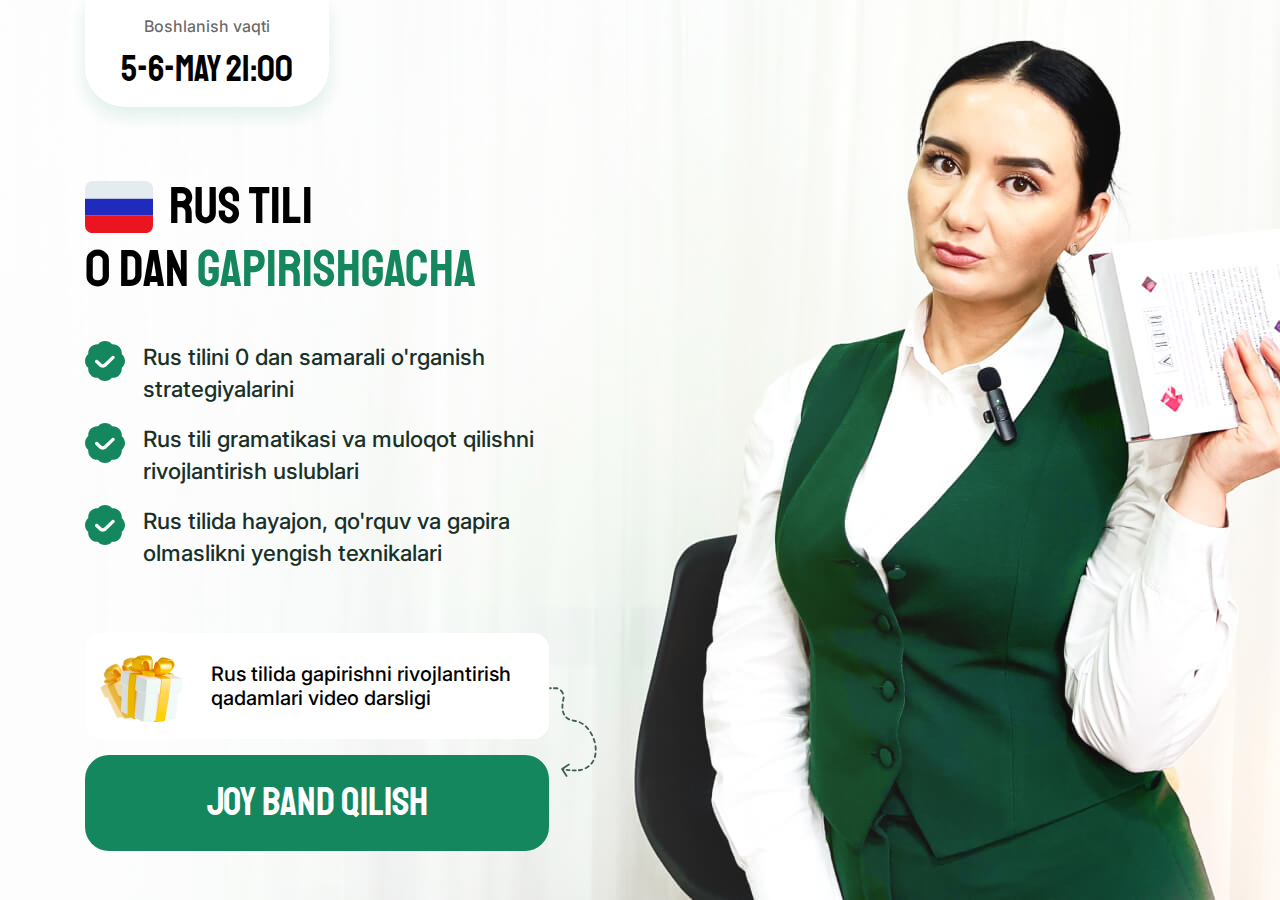
==== public/index.html @ df825705 "commit" ====
<!doctype html>
<html lang="en">
<head>
    <meta charset="UTF-8">
    <meta name="viewport"
          content="width=device-width, user-scalable=no, initial-scale=1.0, maximum-scale=1.0, minimum-scale=1.0">
    <meta http-equiv="X-UA-Compatible" content="ie=edge">
    <title>Vebinar - Zarina Ismoilovna</title>
    <link rel="preconnect" href="https://fonts.googleapis.com">
    <link rel="preconnect" href="https://fonts.gstatic.com" crossorigin>
    <link href="https://fonts.googleapis.com/css2?family=Inter:wght@100..900&family=Staatliches&display=swap" rel="stylesheet">
    <link rel="stylesheet" href="css/normalize.css">
    <link rel="stylesheet" href="css/styles.css">
</head>
<body>

<div class="webinar">
    <div class="webinar-header">
        <div class="container">
            <div class="header-wrapper">
                <div class="webinar-date">
                    <div class="webinar-date-title">Boshlanish vaqti</div>
                    <div class="webinar-date-date">
                        5-6-may 21:00
                    </div>
                </div>
            </div>
        </div>
    </div>

    <div class="webinar-main">
        <div class="container">
            <div class="webinar-main-content">

                <div class="webinar-main-info">
                    <h2 class="webinar-main-title">
                        <span class="webinar-main-title-top">
                            <svg viewBox="0 0 73 56" fill="none" xmlns="http://www.w3.org/2000/svg">
                                <g clip-path="url(#clip0_119_64)">
                                    <path d="M74 0H0V19H74V0Z" fill="#E4ECEF"/>
                                    <path d="M74 37H0V56H74V37Z" fill="#EA1521"/>
                                    <path d="M74 19H0V37H74V19Z" fill="#202BBD"/>
                                </g>
                                <defs>
                                    <clipPath id="clip0_119_64">
                                        <rect width="73" height="56" rx="8" fill="white"/>
                                    </clipPath>
                                </defs>
                            </svg>

                            <span>RUS TILI</span>
                        </span>

                        <span class="webinar-main-title-bottom">0 DAN <strong>GAPIRISHGACHA</strong></span>
                    </h2>

                    <div class="desktop-elements">
                        <ul class="webinar-main-ul">
                            <li class="webinar-main-li">
                                <div class="webinar-main-disc">
                                    <img src="img/check.svg" alt="check icon">
                                </div>

                                <p class="webinar-main-text">Rus tilini 0 dan samarali o'rganish strategiyalarini</p>
                            </li>
                            <li class="webinar-main-li">
                                <div class="webinar-main-disc">
                                    <img src="img/check.svg" alt="check icon">
                                </div>

                                <p class="webinar-main-text">Rus tili gramatikasi va muloqot qilishni rivojlantirish uslublari</p>
                            </li>
                            <li class="webinar-main-li">
                                <div class="webinar-main-disc">
                                    <img src="img/check.svg" alt="check icon">
                                </div>

                                <p class="webinar-main-text">Rus tilida hayajon, qo'rquv va gapira olmaslikni yengish texnikalari</p>
                            </li>
                        </ul>

                        <div class="webinar-main-bottom">
                            <div class="webinar-main-gift">
                                <img src="img/gift.png" alt="Gift svg">
                                <span>Rus tilida gapirishni rivojlantirish qadamlari video darsligi</span>
                            </div>

                            <button class="webinar-main-button">JOY BAND QILISH</button>

                            <img class="webinar-main-bottom-direction" src="img/direction.svg" alt="">
                        </div>
                    </div>
                </div>
            </div>
        </div>

        <div class="mobile-mentor">
            <img class="mobile-mentor-img" src="img/mentor@1x.jpg" srcset="img/mentor@1x.jpg 1x, img/mentor@2x.jpg 2x" alt="Mentor image">

            <div class="mobile-mentor-inner">
                <div class="webinar-main-bottom">
                    <div class="webinar-main-gift">
                        <img src="img/gift.png" alt="Gift svg">
                        <span>Rus tilida gapirishni rivojlantirish qadamlari video darsligi</span>
                    </div>

                    <button class="webinar-main-button">JOY BAND QILISH</button>

                    <img class="webinar-main-bottom-direction" src="img/direction.svg" alt="">
                </div>
                <ul class="webinar-main-ul">
                    <li class="webinar-main-li">
                        <div class="webinar-main-disc">
                            <img src="img/check.svg" alt="check icon">
                        </div>

                        <p class="webinar-main-text">Rus tilini 0 dan samarali o'rganish strategiyalarini</p>
                    </li>
                    <li class="webinar-main-li">
                        <div class="webinar-main-disc">
                            <img src="img/check.svg" alt="check icon">
                        </div>

                        <p class="webinar-main-text">Rus tili gramatikasi va muloqot qilishni rivojlantirish uslublari</p>
                    </li>
                    <li class="webinar-main-li">
                        <div class="webinar-main-disc">
                            <img src="img/check.svg" alt="check icon">
                        </div>

                        <p class="webinar-main-text">Rus tilida qisqa vaqtda so'z yodlamasdan natijaga chiqish uslublari</p>
                    </li>
                </ul>
            </div>

        </div>
    </div>
</div>

<div class="modal-backdrop" data-modal-close>
    <form class="modal-content form">
        <h2 class="form-heading">Ro'yxatdan <span>o'tish</span></h2>

        <div class="form-alert"></div>

        <label class="form-label">
            <span>Ism (majburiy)</span>
            <input id="name" type="text" placeholder="Ismingizni kiriting" name="name">
        </label>

        <label class="form-label">
            <span>Telefon raqami (majburiy)</span>
            <input id="phone" type="tel" value="+998" name="phone">
        </label>

        <button class="form-button" type="submit">
            Ro'yxatdan o'tish
        </button>

        <img data-modal-close class="form-close" src="img/x.svg" alt="close icon">
    </form>
</div>

<script defer src="js/script.js"></script>
<script defer src="js/mask.js"></script>

<!-- Meta Pixel Code -->
<script>
    !function(f,b,e,v,n,t,s)
    {if(f.fbq)return;n=f.fbq=function(){n.callMethod?
       n.callMethod.apply(n,arguments):n.queue.push(arguments)};
        if(!f._fbq)f._fbq=n;n.push=n;n.loaded=!0;n.version='2.0';
        n.queue=[];t=b.createElement(e);t.async=!0;
        t.src=v;s=b.getElementsByTagName(e)[0];
        s.parentNode.insertBefore(t,s)}(window, document,'script',
       'https://connect.facebook.net/en_US/fbevents.js');
    fbq('init', '1091195675362491');
    fbq('track', 'PageView');
</script>
<noscript><img height="1" width="1" style="display:none"
               src="https://www.facebook.com/tr?id=1091195675362491&ev=PageView&noscript=1"
/></noscript>
<!-- End Meta Pixel Code -->

</body>
</html>
---- public/css/styles.css ----
html {
    box-sizing: border-box;
    font-size: 16px;
    line-height: 1.2;
}

html * {
    -webkit-font-smoothing: antialiased;
    -moz-osx-font-smoothing: grayscale;
}

*, *::after, *::before {
    box-sizing: inherit;
}

img {
    display: block;
    max-width: 100%;
}

h1, h2, p {
    margin: 0;
}

button, button:focus, input, input:focus {
    display: block;
    width: 100%;
    outline: none;
    border: none;
    cursor: pointer;
}

button:hover,
button:focus {
    opacity: 0.9;
    outline: 0;
}

body {
    background-image: url("../img/bg@1x.jpg");
    background-repeat: no-repeat;
    background-position: center;
    background-size: cover;
    background-attachment: fixed;
}

@media only screen and (-webkit-min-device-pixel-ratio: 2), only screen and (   min--moz-device-pixel-ratio: 2), only screen and (     -o-min-device-pixel-ratio: 2/1), only screen and (        min-device-pixel-ratio: 2), only screen and (                min-resolution: 192dpi), only screen and (                min-resolution: 2dppx) {
    body {
        background-image: url("../img/bg@2x.jpg");
    }
}

.container {
    width: 100%;
    padding-right: 15px;
    padding-left: 15px;
    margin-right: auto;
    margin-left: auto;
}

.webinar {
    display: flex;
    flex-direction: column;
    height: 100vh;
    min-height: 100vh;
}

.header-wrapper {
    display: flex;
    align-items: center;
    flex-wrap: wrap;
}

.webinar-date {
    display: flex;
    flex-direction: column;
    align-items: center;
    gap: 0.75rem;
    width: max-content;
    padding: 1rem 2.25rem;
    border-radius: 0 0 2.5rem 2.5rem;
    background: #FFFFFF;
    box-shadow: 0 9px 18px 0 #DFEFE9;
}

.webinar-date-title {
    font-family: 'Inter', sans-serif;
    font-size: 1rem;
    font-weight: 500;
    line-height: 20px;
    color: rgba(0, 0, 0, 0.6);
}

.webinar-date-date {
    font-family: "Staatliches", sans-serif;
    font-size: 2.25rem;
    font-weight: 400;
    color: #000000;
}

.purple {
    color: #D697FD;
}

.webinar-mentor h2 {
    font-size: 1.5rem;
    font-weight: 500;
}

.webinar-mentor span {
    color: #D697FD;
}

.webinar-mentor p {
    font-size: 1.125rem;
    color: rgba(255, 255, 255, 0.6);
}

.webinar-main {
    position: relative;
    flex-grow: 1;
    padding-top: 1.5rem;
    padding-bottom: 1.5rem;
}

.webinar-main-mentor img {
    width: 60%;
    margin: 0 auto;
}

.webinar-main .container {
    height: 100%;
    display: flex;
    align-items: center;
}

.webinar-main-content {
    width: 55%;
}

.webinar-main-heading-telegram {
    font-size: 2.5rem;
}

.webinar-main-info {
    width: 32rem;
    padding-top: 1.25rem;
}

.webinar-main-info--telegram {
    width: 32rem;
    padding-top: 1rem;
}

.webinar-main-title {
    font-family: "Staatliches", sans-serif;
    font-size: 3.25rem;
    font-weight: 400;
    color: #000000;
}

.webinar-main-title-bottom strong {
    font-weight: 400;
    color: #14875E;
}

.webinar-main-title-top {
    display: flex;
    align-items: center;
    gap: 1rem;
}

.webinar-main-title-top svg {
    width: 4.25rem;
}

.webinar-main-title--telegram {
    padding-top: 1rem;
    font-size: 1.5rem;
    font-weight: 500;
}

.webinar-main-ul {
    margin: 0 0 4rem;
    padding: 2.5rem 0 0;
    list-style-type: none;
}

.webinar-main-li {
    display: flex;
    align-items: start;
    margin-bottom: 1.125rem;
}

.webinar-main-disc {
    display: grid;
    place-items: center;
    flex-shrink: 0;
    width: 2.5rem;
    height: 2.5rem;
    margin-right: 1.125rem;
    border-radius: 50%;
}

.webinar-main-disc img {
    width: 100%;
}

.webinar-main-text {
    font-family: "Inter", sans-serif;
    font-size: 1.4rem;
    font-weight: 500;
    line-height: 2rem;
    color: #183128;
}

.webinar-main-bottom {
    position: relative;
    display: flex;
    flex-direction: column;
    gap: 1rem;
    padding-right: 3rem;
}

.webinar-main-gift {
    display: flex;
    align-items: center;
    background: #FFFFFF;
    border-radius: 1rem;
    padding: 0.5rem;
    font-family: "Inter", sans-serif;
    font-size: 1.25rem;
    font-weight: 500;
}

.webinar-main-bottom-direction {
    position: absolute;
    right: 0;
    top: 25%;
    width: 3rem;
}

.webinar-main-hint strong {
    color: #FF5D5D;
}

.webinar-main-button {
    position: relative;
    height: 6rem;
    border-radius: 1.5rem;
    background: #14875E;
    color: #FFFFFF;
    transition: all 0.1s ease;
    font-family: "Staatliches", sans-serif !important;
    font-size: 2.5rem;
    line-height: 35px;
}

.webinar-telegram-button {
    display: flex;
    align-items: center;
    justify-content: center;
    margin-top: 2rem;
    height: 6rem;
    border-radius: 1.5rem;
    background: #14875E;
    font-size: 1.5rem;
    color: #FFFFFF;
    font-weight: 500;
    transition: all 0.1s ease;
    cursor: pointer;
    text-decoration: none;
    -webkit-animation-delay: 0s;
    -moz-animation-delay: 0s;
    animation-delay: 0s;
    -webkit-animation-duration: 2s;
    -moz-animation-duration: 2s;
    animation-duration: 2s;
    -webkit-animation-iteration-count: infinite;
    -moz-animation-iteration-count: infinite;
    animation-iteration-count: infinite;
    animation-name: shake-it;
}

@keyframes shake-it {
    from, to {
        transform: translateX(0px);
    }
    10%, 30%, 50%, 70%, 90% {
        transform: translateX(10px);
    }
    20%, 40%, 60%, 80% {
        transform: translateX(-10px);
    }
}

.webinar-telegram-button img {
    width: 2rem;
    margin-right: 0.75rem;
}

.webinar-main-mentor {
    display: none;
    padding-top: 2rem;
}

.webinar-main-mentor img {
    width: 60%;
    margin: 0 auto;
}

.form-alert {
    display: none;
    margin-bottom: 1rem;
    padding: 1.5rem 0;
    color: #721c24;
    background-color: #f8d7da;
    border-color: #f5c6cb;
    border-radius: 16px;
    text-align: center;
}

.form-alert.open {
    display: block;
}

.modal-backdrop {
    position: fixed;
    top: 0;
    right: 0;
    bottom: 0;
    left: 0;
    overflow: auto;
    z-index: 2;
    display: none;
    place-items: center;
    padding: 20px;
    background-color: rgba(0, 0, 0, 0.50);
}

.modal-backdrop--open {
    display: grid;
}

.modal-content {
    position: relative;
    width: 100%;
    max-width: 32rem;
    padding: 2.5rem;
    background-color: #fff;
    border-radius: 1.125rem;
}

.form-heading {
    font-family: "Unbounded", sans-serif;
    margin-bottom: 0.75rem;
    font-size: 1.75rem;
    color: #000000;
}

.form-heading span {
    color: #7019FF;
}

.form-text {
    margin-bottom: 1.25rem;
    font-size: 1.125rem;
}

.form-label {
    display: block;
    margin-bottom: 1.5rem;
}

.form-label span {
    display: block;
    margin-bottom: 0.625rem;
    font-size: 1.125rem;
}

.form-label input {
    border-radius: 0.75rem;
    border: 1px solid #BED4DA;
    background-color: #F3F7F8;
    font-size: 1.125rem;
    padding: 0 1.125rem;
    height: 3.5rem;
}

.form-button {
    height: 4rem;
    border-radius: 0.75rem;
    background: #14875E;
    font-size: 1.5rem;
    font-family: "Unbounded", sans-serif;
    color: #FFFFFF;
    font-weight: 500;
    transition: all 0.1s ease;
}

.form-button[disabled] {
    background: lightgrey;
    cursor: not-allowed;
}

.form-close {
    position: absolute;
    top: 1rem;
    right: 1rem;
    width: 2rem;
    cursor: pointer;
}

.mobile-mentor {
    display: none;
    padding: 1.5rem 0;
}

.mobile-mentor-img {
    width: 100%;
}

.mobile-mentor-inner {
    padding: 1rem;
}

.mobile-mentor-inner .webinar-main-bottom {
    margin-top: -14rem;
    padding: 0 0.5rem;
}

.mobile-mentor-inner .webinar-main-bottom-direction {
    width: 2.5rem;
    top: 35%;
}

.mobile-mentor-inner .webinar-main-bottom {
    padding-right: 2.5rem;
}

@media (min-width: 576px) {
    .container, .container-sm {
        max-width: 540px;
    }
}

@media (min-width: 768px) {
    .container {
        max-width: 720px;
    }
}

@media (min-width: 992px) {
    .container {
        max-width: 960px;
    }
}

@media (min-width: 1200px) {
    .container {
        max-width: 1140px;
    }
}

@media (min-width: 1440px) {
    .container {
        max-width: 71.25rem;
        padding-left: 0.9375rem;
        padding-right: 0.9375rem;
    }
}

@media (max-width: 1200px) {
    html {
        font-size: 14px;
    }
}

@media (max-width: 1070px) {
    .webinar {
        display: block;
    }

    body {
        background-image: none;
    }

    .desktop-elements {
        display: none;
    }

    .mobile-mentor {
        display: block;
    }

    .webinar-date {
        width: 100%;
        margin-right: 0;
    }

    .webinar-main {
        flex-grow: 0;
        padding-top: 3rem;
        padding-bottom: 0;
    }

    .webinar-main--telegram {
        text-align: center;
    }

    .webinar-main-content {
        width: 100%;
    }

    .webinar-main-info {
        width: 100%;
        padding-top: 0;
    }

    .webinar-main-info--telegram {
        width: 100%;
    }

    .webinar-main-mentor {
        display: block;
    }
}

@media (max-width: 576px) {
    .webinar-main-mentor img {
        width: 100%;
    }

    .webinar-title {
        background-position: 85% -2rem;
    }
}

@media (min-width: 1500px) {
    html {
        font-size: 17px;
    }
}

@media (min-width: 1600px) {
    html {
        font-size: 18px;
    }
}

@media (min-width: 1700px) {
    html {
        font-size: 19px;
    }
}

@media (min-width: 1800px) {
    html {
        font-size: 20px;
    }
}

@media (min-width: 1900px) {
    html {
        font-size: 21px;
    }
}
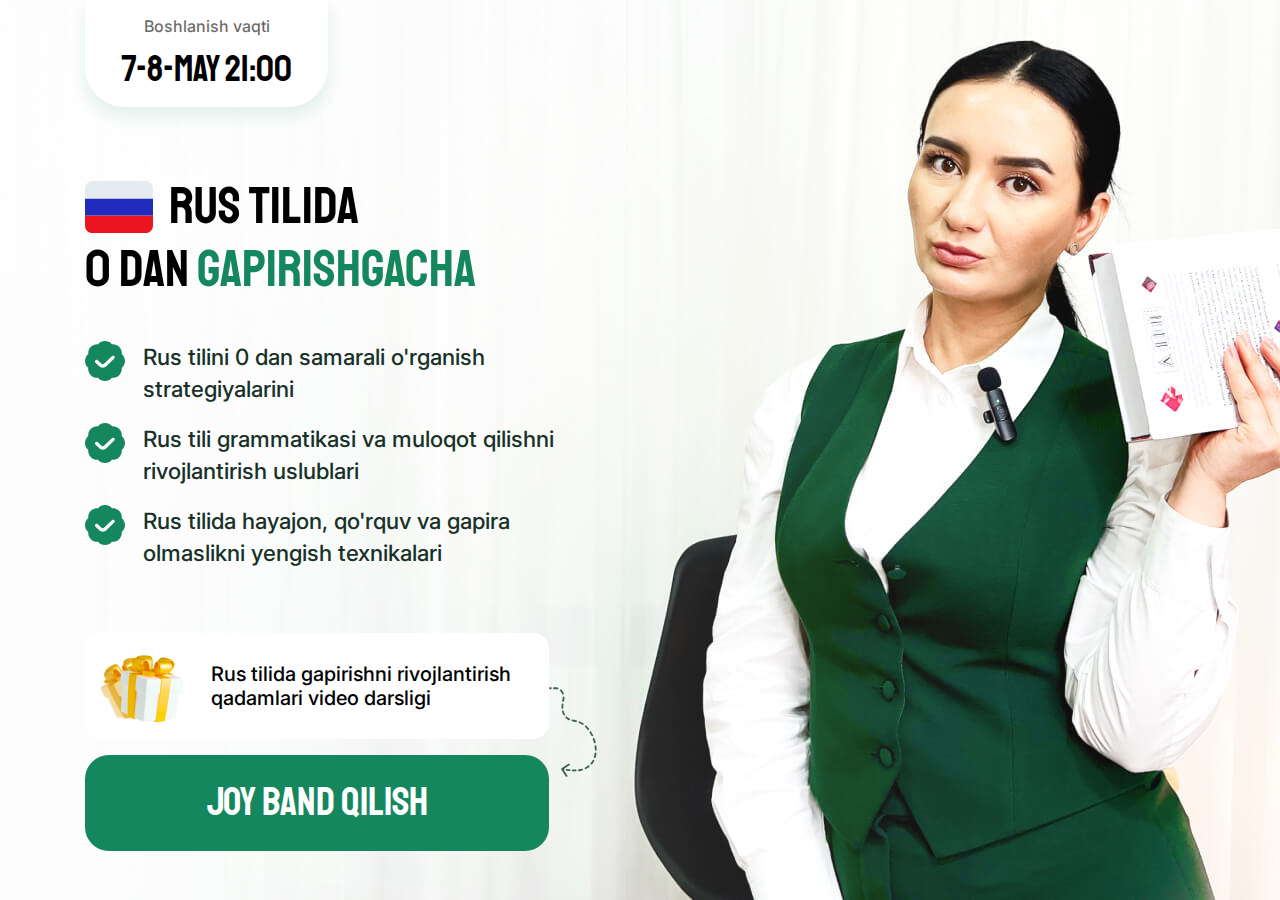
==== commit f922c23e: "commit" ====
--- a/public/index.html
+++ b/public/index.html
@@ -21,7 +21,7 @@
                 <div class="webinar-date">
                     <div class="webinar-date-title">Boshlanish vaqti</div>
                     <div class="webinar-date-date">
-                        5-6-may 21:00
+                        7-8-may 21:00
                     </div>
                 </div>
             </div>
@@ -48,7 +48,7 @@
                                 </defs>
                             </svg>
 
-                            <span>RUS TILI</span>
+                            <span>RUS TILIDA</span>
                         </span>
 
                         <span class="webinar-main-title-bottom">0 DAN <strong>GAPIRISHGACHA</strong></span>
@@ -68,7 +68,7 @@
                                     <img src="img/check.svg" alt="check icon">
                                 </div>
 
-                                <p class="webinar-main-text">Rus tili gramatikasi va muloqot qilishni rivojlantirish uslublari</p>
+                                <p class="webinar-main-text">Rus tili grammatikasi va muloqot qilishni rivojlantirish uslublari</p>
                             </li>
                             <li class="webinar-main-li">
                                 <div class="webinar-main-disc">
@@ -99,14 +99,11 @@
 
             <div class="mobile-mentor-inner">
                 <div class="webinar-main-bottom">
+                    <button class="webinar-main-button">JOY BAND QILISH</button>
                     <div class="webinar-main-gift">
                         <img src="img/gift.png" alt="Gift svg">
                         <span>Rus tilida gapirishni rivojlantirish qadamlari video darsligi</span>
                     </div>
-
-                    <button class="webinar-main-button">JOY BAND QILISH</button>
-
-                    <img class="webinar-main-bottom-direction" src="img/direction.svg" alt="">
                 </div>
                 <ul class="webinar-main-ul">
                     <li class="webinar-main-li">
@@ -154,7 +151,7 @@
         </label>
 
         <button class="form-button" type="submit">
-            Ro'yxatdan o'tish
+            YUBORISH
         </button>
 
         <img data-modal-close class="form-close" src="img/x.svg" alt="close icon">
@@ -168,17 +165,17 @@
 <script>
     !function(f,b,e,v,n,t,s)
     {if(f.fbq)return;n=f.fbq=function(){n.callMethod?
-       n.callMethod.apply(n,arguments):n.queue.push(arguments)};
+        n.callMethod.apply(n,arguments):n.queue.push(arguments)};
         if(!f._fbq)f._fbq=n;n.push=n;n.loaded=!0;n.version='2.0';
         n.queue=[];t=b.createElement(e);t.async=!0;
         t.src=v;s=b.getElementsByTagName(e)[0];
         s.parentNode.insertBefore(t,s)}(window, document,'script',
-       'https://connect.facebook.net/en_US/fbevents.js');
-    fbq('init', '1091195675362491');
+        'https://connect.facebook.net/en_US/fbevents.js');
+    fbq('init', '2656399384545081');
     fbq('track', 'PageView');
 </script>
 <noscript><img height="1" width="1" style="display:none"
-               src="https://www.facebook.com/tr?id=1091195675362491&ev=PageView&noscript=1"
+               src="https://www.facebook.com/tr?id=2656399384545081&ev=PageView&noscript=1"
 /></noscript>
 <!-- End Meta Pixel Code -->
 
--- a/public/css/styles.css
+++ b/public/css/styles.css
@@ -176,8 +176,17 @@
 
 .webinar-main-title--telegram {
     padding-top: 1rem;
-    font-size: 1.5rem;
-    font-weight: 500;
+    font-family: "Staatliches", sans-serif;
+    font-size: 3.25rem;
+    font-weight: 400;
+    color: #000000;
+    text-transform: uppercase;
+    text-align: center;
+}
+
+.webinar-main-title--telegram strong {
+    font-weight: 400;
+    color: #14875E;
 }
 
 .webinar-main-ul {
@@ -262,9 +271,10 @@
     justify-content: center;
     margin-top: 2rem;
     height: 6rem;
-    border-radius: 1.5rem;
-    background: #14875E;
-    font-size: 1.5rem;
+    border-radius: 2.5rem;
+    background: #24A1DE;
+    font-family: "Staatliches", sans-serif !important;
+    font-size: 2.5rem;
     color: #FFFFFF;
     font-weight: 500;
     transition: all 0.1s ease;
@@ -318,6 +328,7 @@
     border-color: #f5c6cb;
     border-radius: 16px;
     text-align: center;
+    font-family: "Inter", sans-serif;
 }
 
 .form-alert.open {
@@ -352,14 +363,16 @@
 }
 
 .form-heading {
-    font-family: "Unbounded", sans-serif;
+    font-family: "Staatliches", sans-serif;
     margin-bottom: 0.75rem;
-    font-size: 1.75rem;
+    font-size: 2rem;
+    font-weight: 400;
     color: #000000;
+    text-transform: uppercase;
 }
 
 .form-heading span {
-    color: #7019FF;
+    color: #14875E;
 }
 
 .form-text {
@@ -375,6 +388,7 @@
 .form-label span {
     display: block;
     margin-bottom: 0.625rem;
+    font-family: "Inter", sans-serif;
     font-size: 1.125rem;
 }
 
@@ -385,14 +399,15 @@
     font-size: 1.125rem;
     padding: 0 1.125rem;
     height: 3.5rem;
+    font-family: "Inter", sans-serif;
 }
 
 .form-button {
     height: 4rem;
     border-radius: 0.75rem;
     background: #14875E;
-    font-size: 1.5rem;
-    font-family: "Unbounded", sans-serif;
+    font-size: 2rem;
+    font-family: "Staatliches", sans-serif;
     color: #FFFFFF;
     font-weight: 500;
     transition: all 0.1s ease;
@@ -434,10 +449,6 @@
     top: 35%;
 }
 
-.mobile-mentor-inner .webinar-main-bottom {
-    padding-right: 2.5rem;
-}
-
 @media (min-width: 576px) {
     .container, .container-sm {
         max-width: 540px;
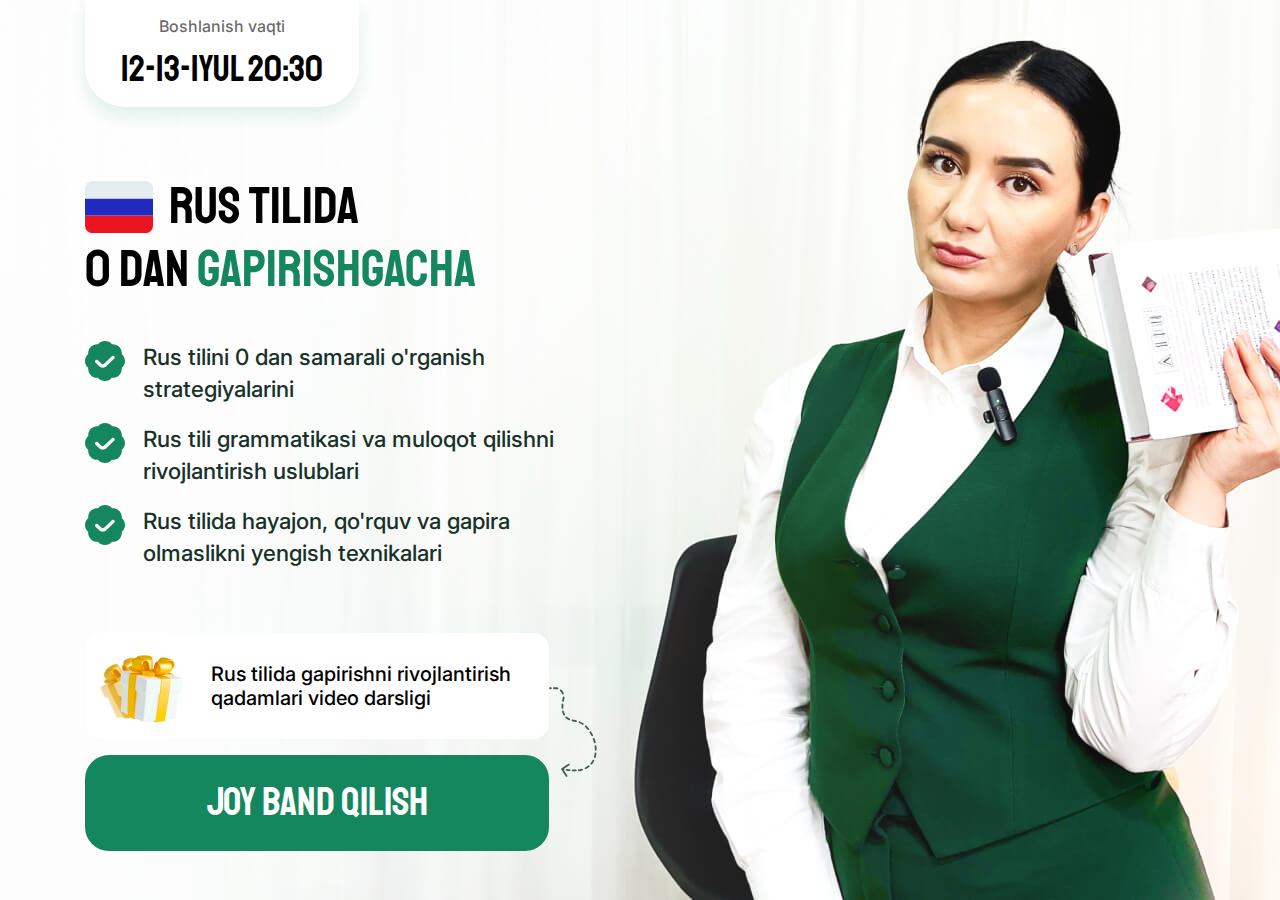
==== commit 16ea8af3: "initial commit" ====
--- a/public/index.html
+++ b/public/index.html
@@ -21,7 +21,7 @@
                 <div class="webinar-date">
                     <div class="webinar-date-title">Boshlanish vaqti</div>
                     <div class="webinar-date-date">
-                        7-8-may 21:00
+                        12-13-iyul 20:30
                     </div>
                 </div>
             </div>
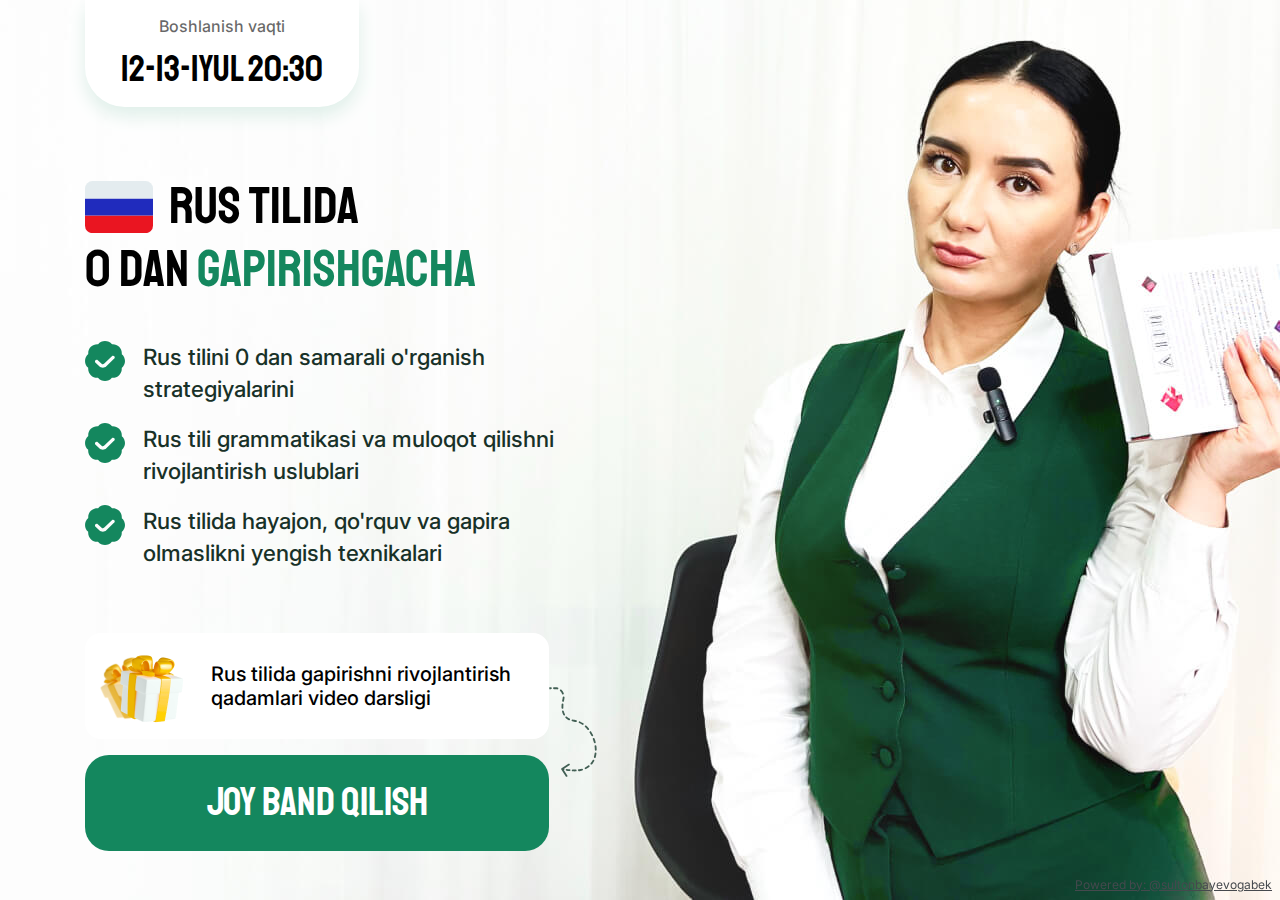
==== commit 0ffb44b2: "initial commit" ====
--- a/public/index.html
+++ b/public/index.html
@@ -158,6 +158,10 @@
     </form>
 </div>
 
+<a class="powered-by" href="https://t.me/sultonbayevogabek" target="_blank">
+    Powered by: @sultonbayevogabek
+</a>
+
 <script defer src="js/script.js"></script>
 <script defer src="js/mask.js"></script>
 
--- a/public/css/styles.css
+++ b/public/css/styles.css
@@ -576,3 +576,12 @@
         font-size: 21px;
     }
 }
+
+.powered-by {
+    position: fixed;
+    bottom: 0.5rem;
+    right: 0.5rem;
+    font-size: 0.75rem;
+    font-family: "Inter", sans-serif;
+    color: #46494e;
+}
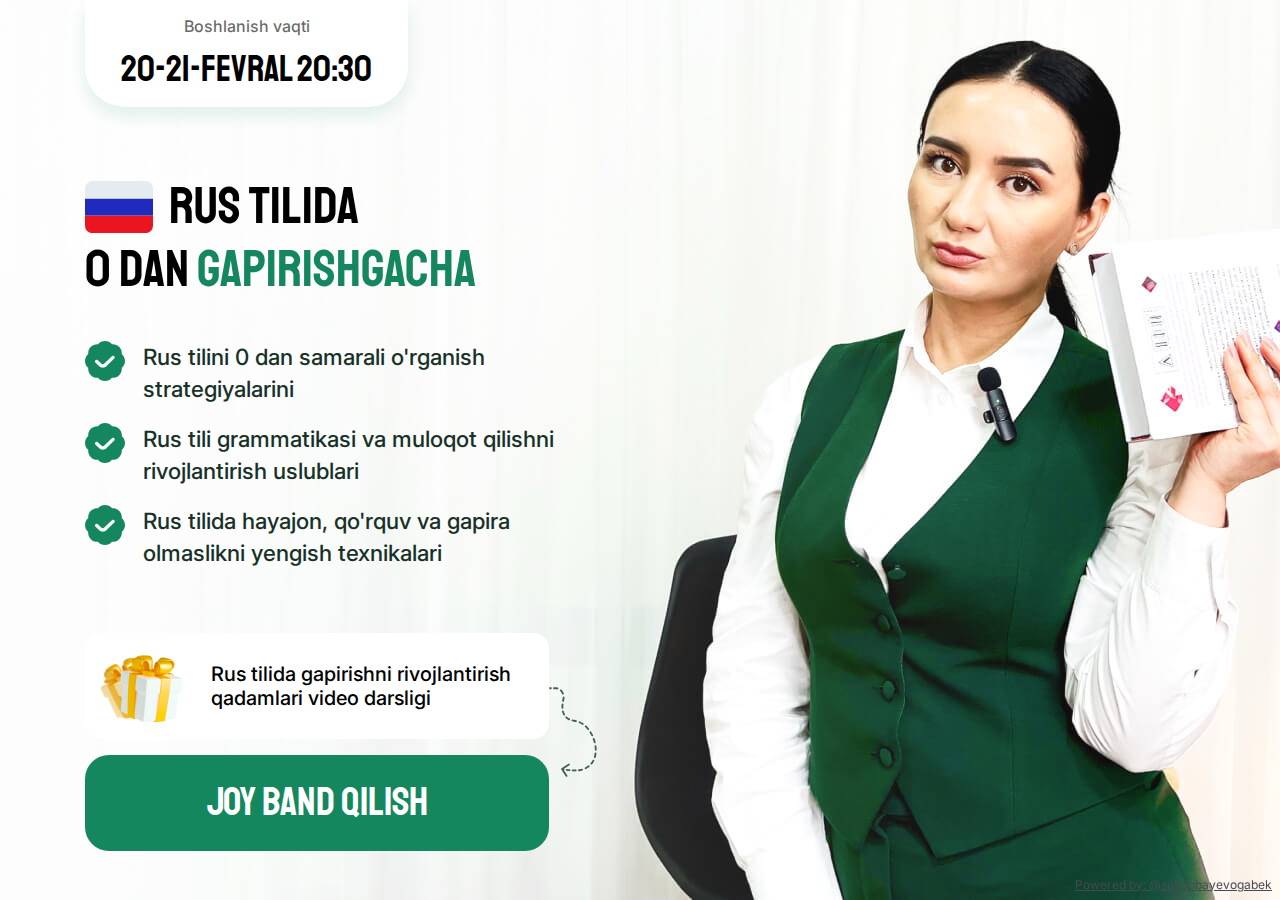
==== commit 286146dd: "initial commit" ====
--- a/public/index.html
+++ b/public/index.html
@@ -21,7 +21,7 @@
                 <div class="webinar-date">
                     <div class="webinar-date-title">Boshlanish vaqti</div>
                     <div class="webinar-date-date">
-                        12-13-iyul 20:30
+                        20-21-fevral 20:30
                     </div>
                 </div>
             </div>
@@ -175,11 +175,11 @@
         t.src=v;s=b.getElementsByTagName(e)[0];
         s.parentNode.insertBefore(t,s)}(window, document,'script',
         'https://connect.facebook.net/en_US/fbevents.js');
-    fbq('init', '2656399384545081');
+    fbq('init', '1344583496945706');
     fbq('track', 'PageView');
 </script>
 <noscript><img height="1" width="1" style="display:none"
-               src="https://www.facebook.com/tr?id=2656399384545081&ev=PageView&noscript=1"
+               src="https://www.facebook.com/tr?id=1344583496945706&ev=PageView&noscript=1"
 /></noscript>
 <!-- End Meta Pixel Code -->
 
